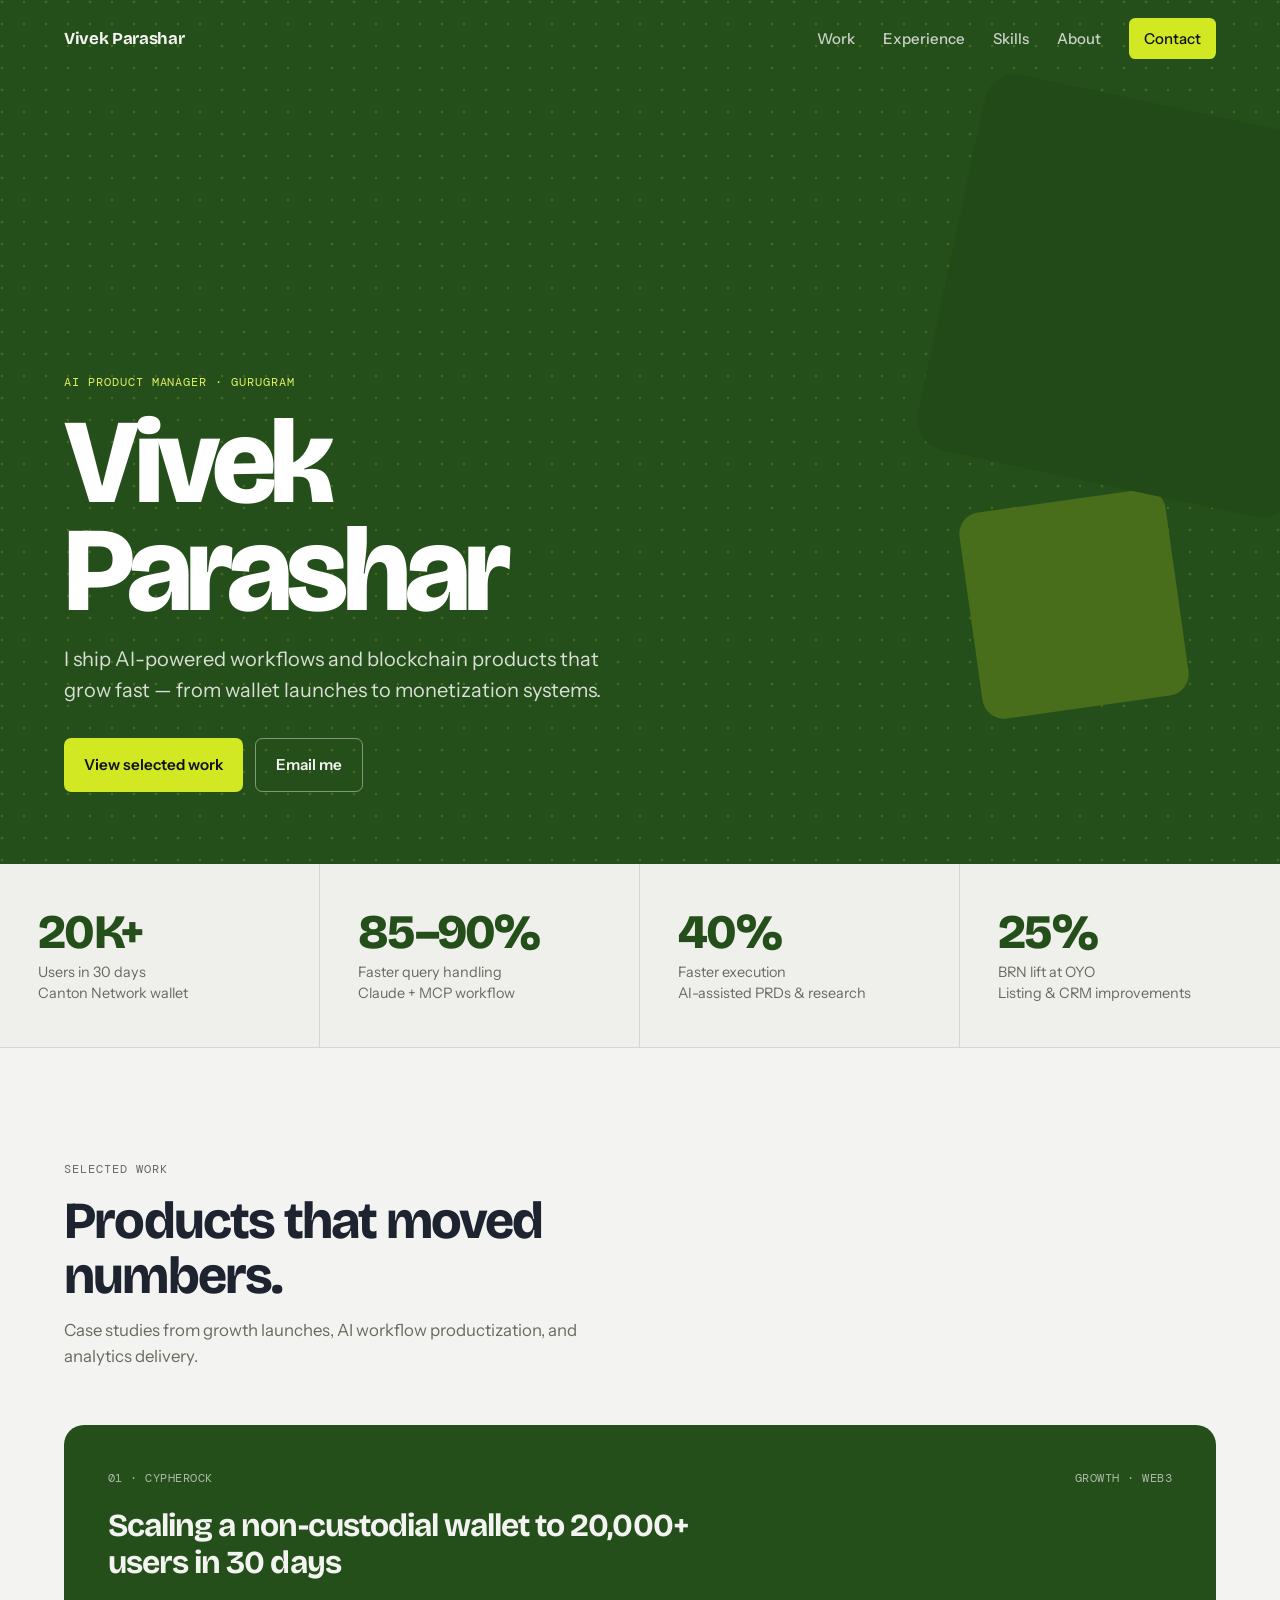
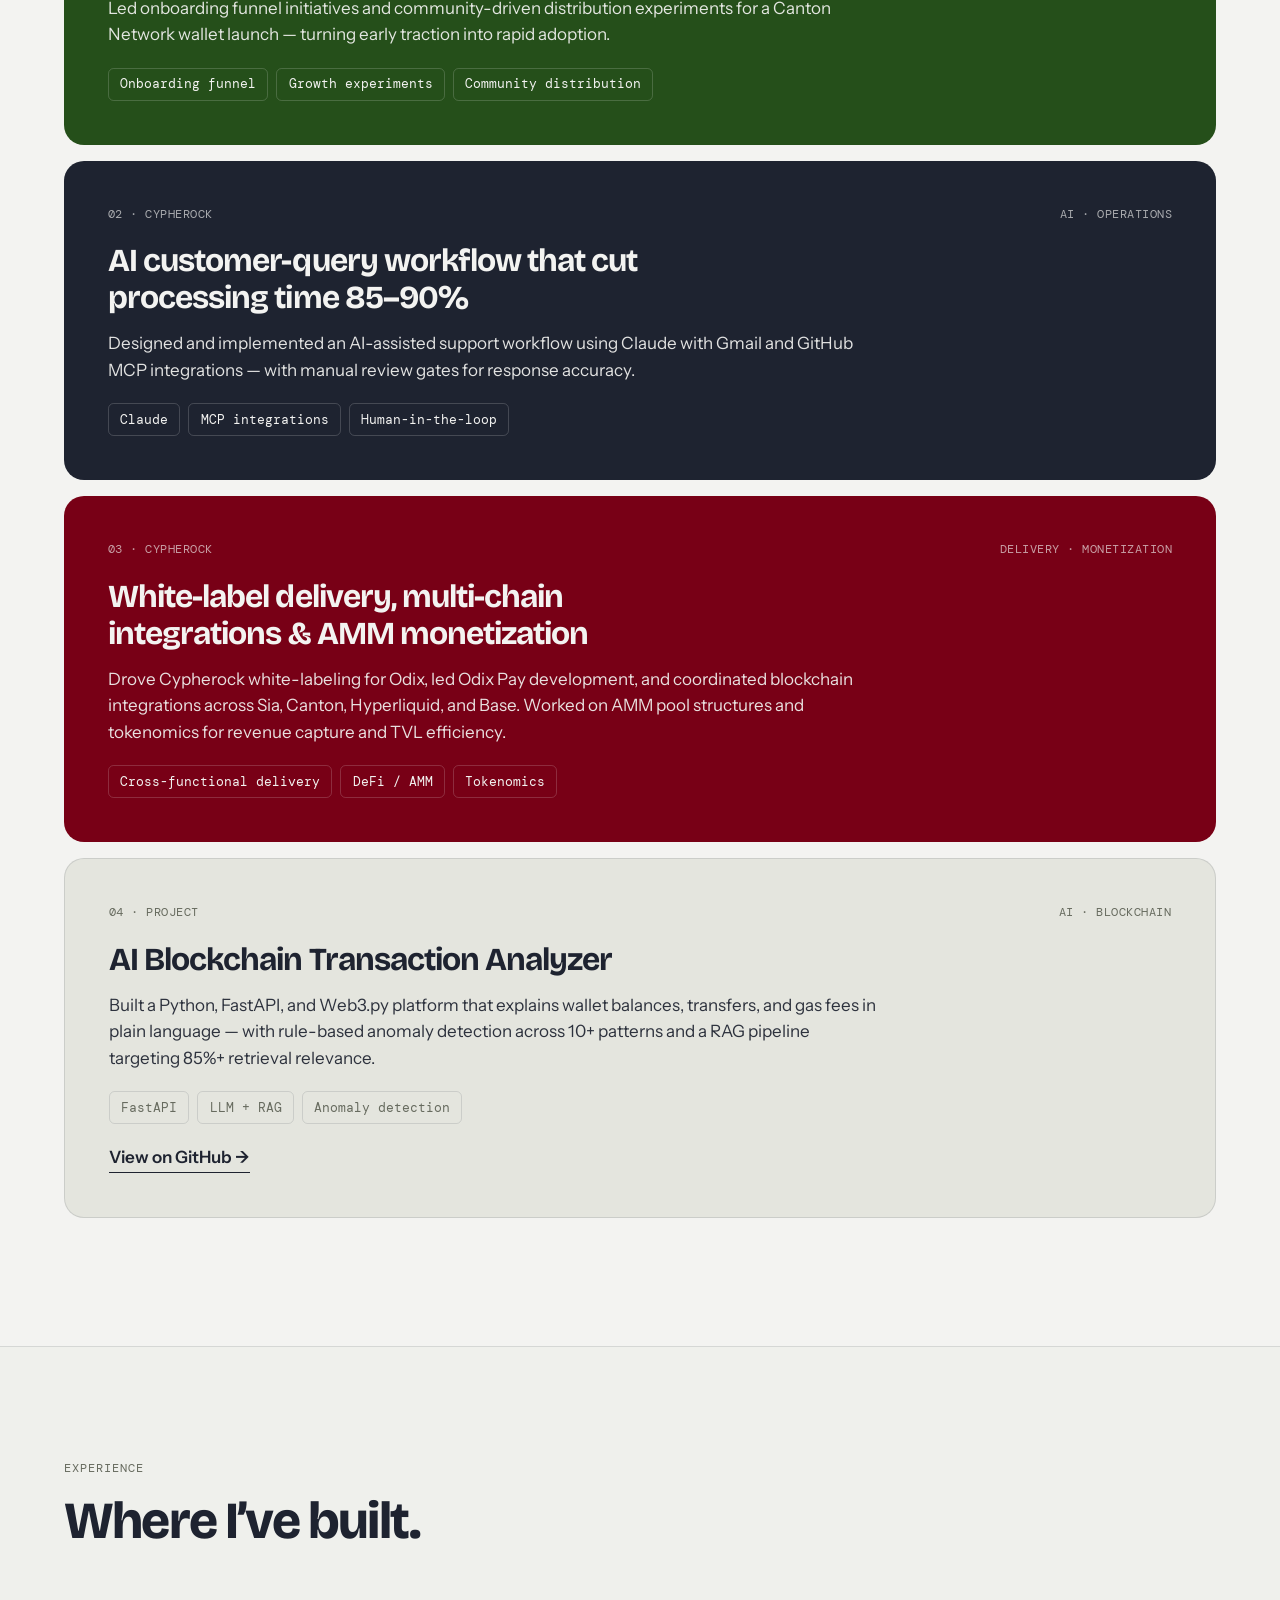
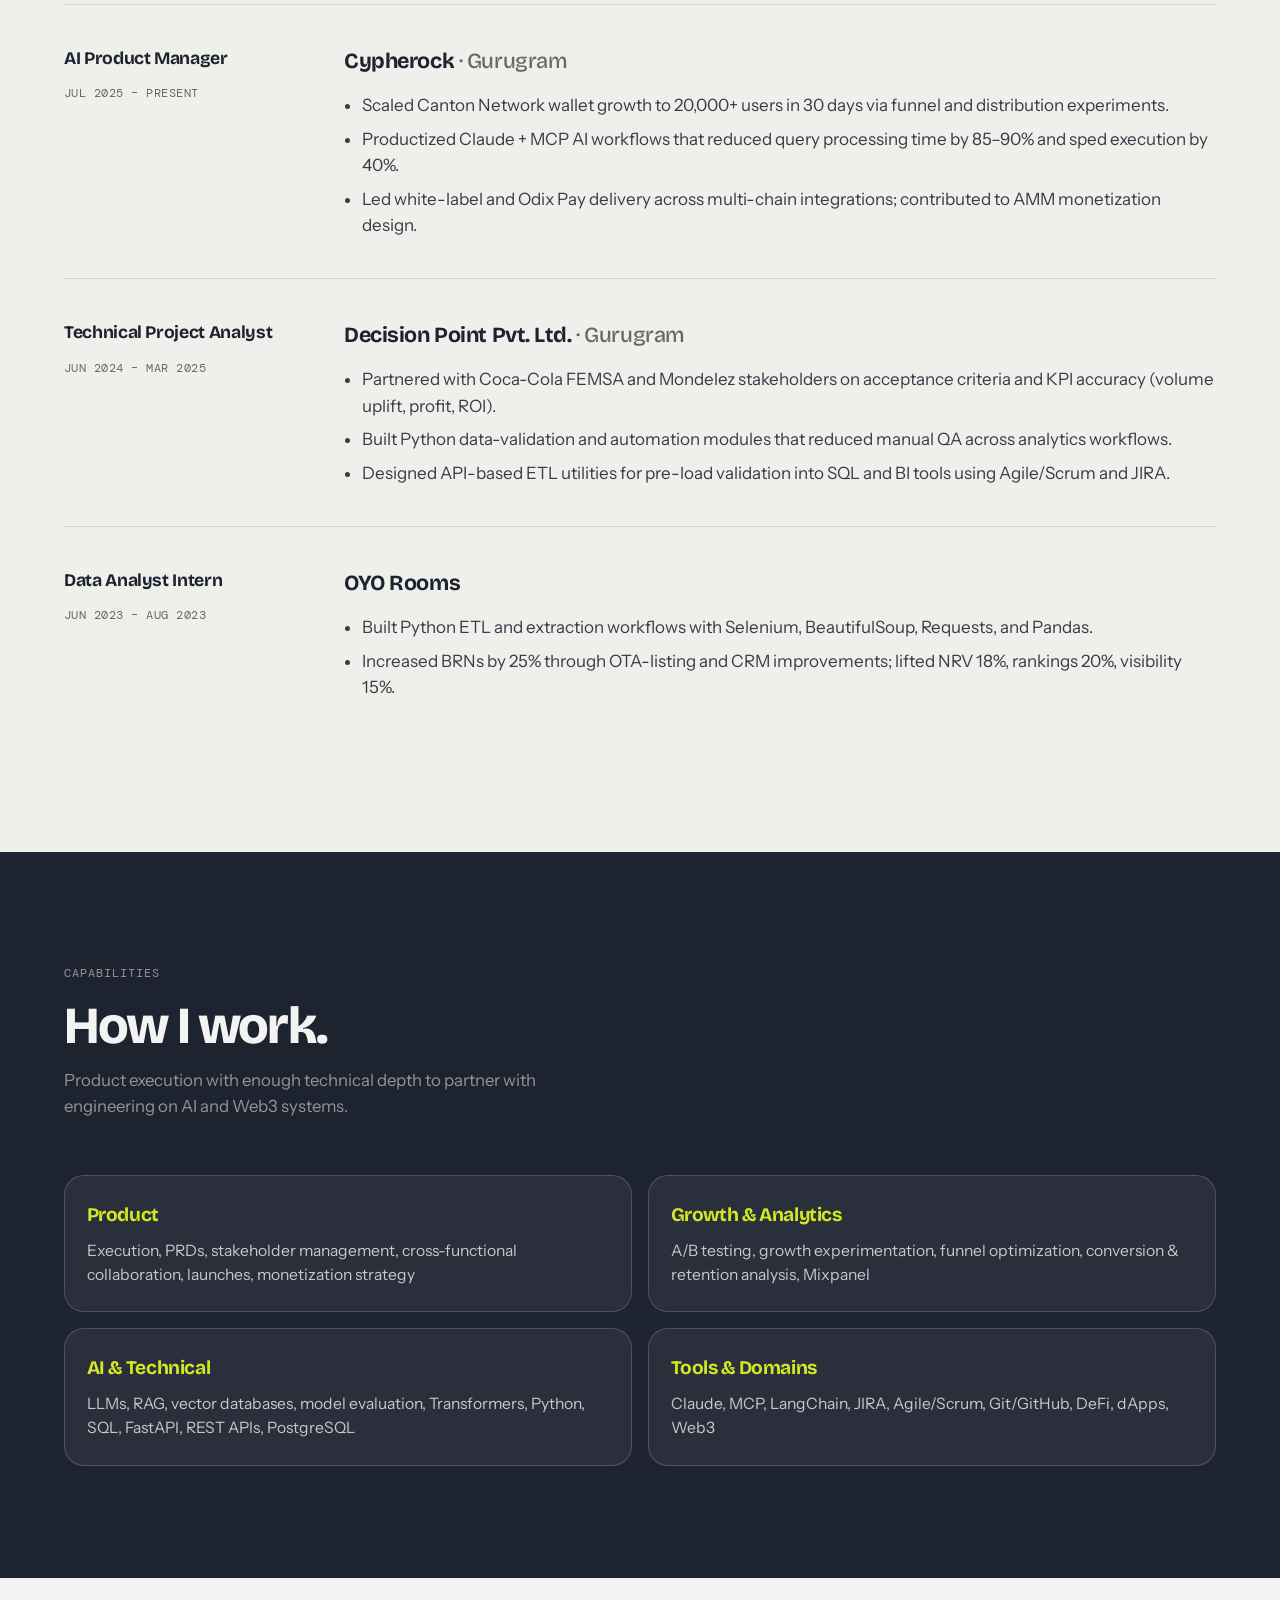
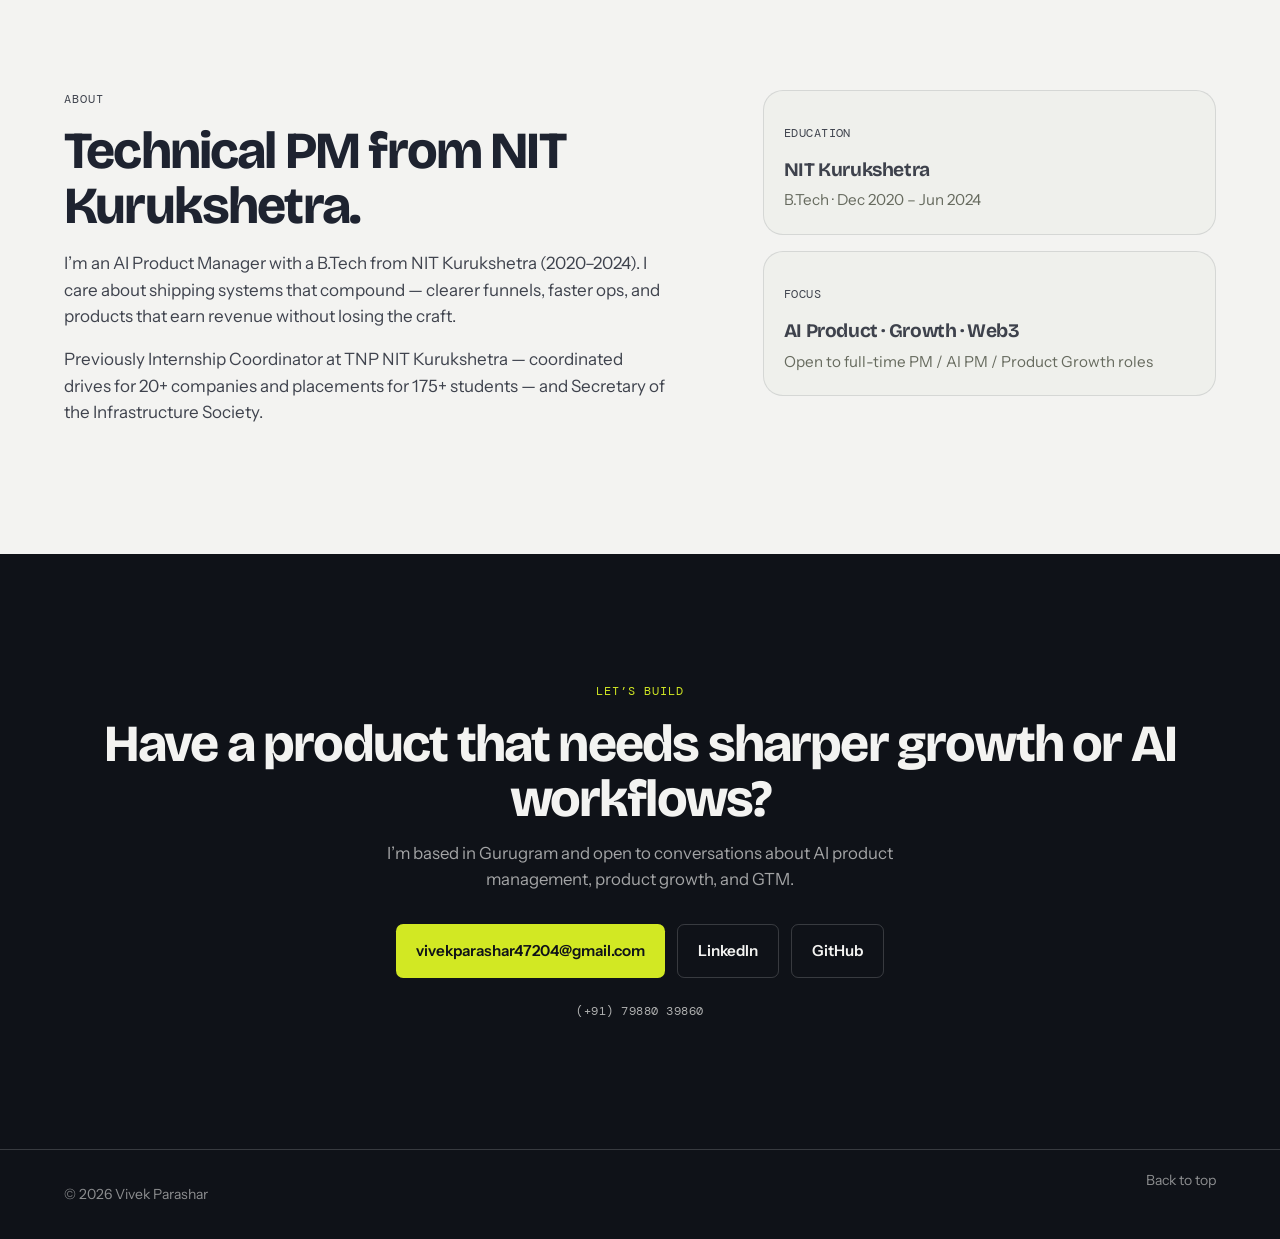
==== index.html @ a56768ef "Initial upload" ====
<!DOCTYPE html>
<html lang="en">
  <head>
    <meta charset="UTF-8" />
    <meta name="viewport" content="width=device-width, initial-scale=1" />
    <title>Vivek Parashar — AI Product Manager</title>
    <meta
      name="description"
      content="AI Product Manager experienced in AI-powered workflows, blockchain products, growth, monetization, and cross-functional delivery."
    />
    <meta name="theme-color" content="#254f1a" />
    <link rel="preconnect" href="https://fonts.googleapis.com" />
    <link rel="preconnect" href="https://fonts.gstatic.com" crossorigin />
    <link
      href="https://fonts.googleapis.com/css2?family=Bricolage+Grotesque:opsz,wght@12..96,400;12..96,600;12..96,700;12..96,800&family=DM+Mono:wght@400;500&family=Instrument+Sans:ital,wght@0,400;0,500;0,600;1,400&display=swap"
      rel="stylesheet"
    />
    <link rel="stylesheet" href="./styles.css" />
  </head>
  <body>
    <a class="skip-link" href="#main">Skip to content</a>

    <header class="site-header" data-reveal>
      <a class="logo" href="#top" aria-label="Vivek Parashar home">Vivek Parashar</a>
      <nav class="nav" aria-label="Primary">
        <a href="#work">Work</a>
        <a href="#experience">Experience</a>
        <a href="#skills">Skills</a>
        <a href="#about">About</a>
        <a class="nav-cta" href="#contact">Contact</a>
      </nav>
      <button class="menu-toggle" type="button" aria-expanded="false" aria-controls="mobile-nav" aria-label="Open menu">
        <span></span><span></span>
      </button>
    </header>

    <div id="mobile-nav" class="mobile-nav" hidden>
      <a href="#work">Work</a>
      <a href="#experience">Experience</a>
      <a href="#skills">Skills</a>
      <a href="#about">About</a>
      <a href="#contact">Contact</a>
    </div>

    <main id="main">
      <section class="hero" id="top">
        <div class="hero-plane" aria-hidden="true">
          <div class="hero-pattern"></div>
        </div>
        <div class="hero-content" data-reveal>
          <p class="eyebrow">AI Product Manager · Gurugram</p>
          <h1 class="brand">Vivek<br />Parashar</h1>
          <p class="lede">
            I ship AI-powered workflows and blockchain products that grow fast —
            from wallet launches to monetization systems.
          </p>
          <div class="hero-actions">
            <a class="btn btn-lime" href="#work">View selected work</a>
            <a class="btn btn-ghost" href="mailto:vivekparashar47204@gmail.com">Email me</a>
          </div>
        </div>
      </section>

      <section class="impact" aria-label="Impact highlights" data-reveal>
        <div class="impact-item">
          <p class="impact-value">20K+</p>
          <p class="impact-label">Users in 30 days<br />Canton Network wallet</p>
        </div>
        <div class="impact-item">
          <p class="impact-value">85–90%</p>
          <p class="impact-label">Faster query handling<br />Claude + MCP workflow</p>
        </div>
        <div class="impact-item">
          <p class="impact-value">40%</p>
          <p class="impact-label">Faster execution<br />AI-assisted PRDs &amp; research</p>
        </div>
        <div class="impact-item">
          <p class="impact-value">25%</p>
          <p class="impact-label">BRN lift at OYO<br />Listing &amp; CRM improvements</p>
        </div>
      </section>

      <section class="work" id="work">
        <div class="section-head" data-reveal>
          <p class="eyebrow">Selected work</p>
          <h2>Products that moved numbers.</h2>
          <p class="section-copy">
            Case studies from growth launches, AI workflow productization, and analytics delivery.
          </p>
        </div>

        <article class="case case-forest" data-reveal>
          <div class="case-meta">
            <span class="mono">01 · Cypherock</span>
            <span class="mono">Growth · Web3</span>
          </div>
          <h3>Scaling a non-custodial wallet to 20,000+ users in 30 days</h3>
          <p>
            Led onboarding funnel initiatives and community-driven distribution experiments
            for a Canton Network wallet launch — turning early traction into rapid adoption.
          </p>
          <ul class="tags">
            <li>Onboarding funnel</li>
            <li>Growth experiments</li>
            <li>Community distribution</li>
          </ul>
        </article>

        <article class="case case-ink" data-reveal>
          <div class="case-meta">
            <span class="mono">02 · Cypherock</span>
            <span class="mono">AI · Operations</span>
          </div>
          <h3>AI customer-query workflow that cut processing time 85–90%</h3>
          <p>
            Designed and implemented an AI-assisted support workflow using Claude with
            Gmail and GitHub MCP integrations — with manual review gates for response accuracy.
          </p>
          <ul class="tags">
            <li>Claude</li>
            <li>MCP integrations</li>
            <li>Human-in-the-loop</li>
          </ul>
        </article>

        <article class="case case-currant" data-reveal>
          <div class="case-meta">
            <span class="mono">03 · Cypherock</span>
            <span class="mono">Delivery · Monetization</span>
          </div>
          <h3>White-label delivery, multi-chain integrations &amp; AMM monetization</h3>
          <p>
            Drove Cypherock white-labeling for Odix, led Odix Pay development, and coordinated
            blockchain integrations across Sia, Canton, Hyperliquid, and Base. Worked on AMM
            pool structures and tokenomics for revenue capture and TVL efficiency.
          </p>
          <ul class="tags">
            <li>Cross-functional delivery</li>
            <li>DeFi / AMM</li>
            <li>Tokenomics</li>
          </ul>
        </article>

        <article class="case case-marble" data-reveal>
          <div class="case-meta">
            <span class="mono">04 · Project</span>
            <span class="mono">AI · Blockchain</span>
          </div>
          <h3>AI Blockchain Transaction Analyzer</h3>
          <p>
            Built a Python, FastAPI, and Web3.py platform that explains wallet balances,
            transfers, and gas fees in plain language — with rule-based anomaly detection
            across 10+ patterns and a RAG pipeline targeting 85%+ retrieval relevance.
          </p>
          <ul class="tags">
            <li>FastAPI</li>
            <li>LLM + RAG</li>
            <li>Anomaly detection</li>
          </ul>
          <a class="text-link" href="https://github.com/vivekparashar" target="_blank" rel="noopener noreferrer">
            View on GitHub →
          </a>
        </article>
      </section>

      <section class="experience" id="experience">
        <div class="section-head" data-reveal>
          <p class="eyebrow">Experience</p>
          <h2>Where I’ve built.</h2>
        </div>

        <div class="exp-list">
          <article class="exp-item" data-reveal>
            <div class="exp-aside">
              <p class="exp-role">AI Product Manager</p>
              <p class="mono">Jul 2025 – Present</p>
            </div>
            <div class="exp-body">
              <h3>Cypherock <span>· Gurugram</span></h3>
              <ul>
                <li>Scaled Canton Network wallet growth to 20,000+ users in 30 days via funnel and distribution experiments.</li>
                <li>Productized Claude + MCP AI workflows that reduced query processing time by 85–90% and sped execution by 40%.</li>
                <li>Led white-label and Odix Pay delivery across multi-chain integrations; contributed to AMM monetization design.</li>
              </ul>
            </div>
          </article>

          <article class="exp-item" data-reveal>
            <div class="exp-aside">
              <p class="exp-role">Technical Project Analyst</p>
              <p class="mono">Jun 2024 – Mar 2025</p>
            </div>
            <div class="exp-body">
              <h3>Decision Point Pvt. Ltd. <span>· Gurugram</span></h3>
              <ul>
                <li>Partnered with Coca-Cola FEMSA and Mondelez stakeholders on acceptance criteria and KPI accuracy (volume uplift, profit, ROI).</li>
                <li>Built Python data-validation and automation modules that reduced manual QA across analytics workflows.</li>
                <li>Designed API-based ETL utilities for pre-load validation into SQL and BI tools using Agile/Scrum and JIRA.</li>
              </ul>
            </div>
          </article>

          <article class="exp-item" data-reveal>
            <div class="exp-aside">
              <p class="exp-role">Data Analyst Intern</p>
              <p class="mono">Jun 2023 – Aug 2023</p>
            </div>
            <div class="exp-body">
              <h3>OYO Rooms</h3>
              <ul>
                <li>Built Python ETL and extraction workflows with Selenium, BeautifulSoup, Requests, and Pandas.</li>
                <li>Increased BRNs by 25% through OTA-listing and CRM improvements; lifted NRV 18%, rankings 20%, visibility 15%.</li>
              </ul>
            </div>
          </article>
        </div>
      </section>

      <section class="skills" id="skills">
        <div class="section-head" data-reveal>
          <p class="eyebrow">Capabilities</p>
          <h2>How I work.</h2>
          <p class="section-copy">
            Product execution with enough technical depth to partner with engineering on AI and Web3 systems.
          </p>
        </div>

        <div class="skill-grid">
          <div class="skill-block" data-reveal>
            <h3>Product</h3>
            <p>Execution, PRDs, stakeholder management, cross-functional collaboration, launches, monetization strategy</p>
          </div>
          <div class="skill-block" data-reveal>
            <h3>Growth &amp; Analytics</h3>
            <p>A/B testing, growth experimentation, funnel optimization, conversion &amp; retention analysis, Mixpanel</p>
          </div>
          <div class="skill-block" data-reveal>
            <h3>AI &amp; Technical</h3>
            <p>LLMs, RAG, vector databases, model evaluation, Transformers, Python, SQL, FastAPI, REST APIs, PostgreSQL</p>
          </div>
          <div class="skill-block" data-reveal>
            <h3>Tools &amp; Domains</h3>
            <p>Claude, MCP, LangChain, JIRA, Agile/Scrum, Git/GitHub, DeFi, dApps, Web3</p>
          </div>
        </div>
      </section>

      <section class="about" id="about">
        <div class="about-grid" data-reveal>
          <div>
            <p class="eyebrow">About</p>
            <h2>Technical PM from NIT Kurukshetra.</h2>
            <p>
              I’m an AI Product Manager with a B.Tech from NIT Kurukshetra (2020–2024).
              I care about shipping systems that compound — clearer funnels, faster ops,
              and products that earn revenue without losing the craft.
            </p>
            <p>
              Previously Internship Coordinator at TNP NIT Kurukshetra — coordinated drives
              for 20+ companies and placements for 175+ students — and Secretary of the
              Infrastructure Society.
            </p>
          </div>
          <aside class="about-aside">
            <div class="aside-block">
              <p class="mono">Education</p>
              <p class="aside-title">NIT Kurukshetra</p>
              <p>B.Tech · Dec 2020 – Jun 2024</p>
            </div>
            <div class="aside-block">
              <p class="mono">Focus</p>
              <p class="aside-title">AI Product · Growth · Web3</p>
              <p>Open to full-time PM / AI PM / Product Growth roles</p>
            </div>
          </aside>
        </div>
      </section>

      <section class="contact" id="contact" data-reveal>
        <p class="eyebrow lime">Let’s build</p>
        <h2>Have a product that needs sharper growth or AI workflows?</h2>
        <p class="section-copy">
          I’m based in Gurugram and open to conversations about AI product management,
          product growth, and GTM.
        </p>
        <div class="contact-actions">
          <a class="btn btn-lime" href="mailto:vivekparashar47204@gmail.com">vivekparashar47204@gmail.com</a>
          <a class="btn btn-ghost-dark" href="https://linkedin.com/in/vivekparasharanalytics" target="_blank" rel="noopener noreferrer">LinkedIn</a>
          <a class="btn btn-ghost-dark" href="https://github.com/vivekparashar" target="_blank" rel="noopener noreferrer">GitHub</a>
        </div>
        <p class="phone mono"><a href="tel:+917988039860">(+91) 79880 39860</a></p>
      </section>
    </main>

    <footer class="site-footer">
      <p>© <span id="year"></span> Vivek Parashar</p>
      <a href="#top">Back to top</a>
    </footer>

    <script src="./script.js"></script>
  </body>
</html>
---- styles.css ----
/* Vivek Parashar — PM Portfolio
   Design language inspired by Linktree marketing:
   solid marble / forest / lime / ink planes. No gradients. */

:root {
  --marble: #f3f3f1;
  --marble-deep: #e4e5de;
  --lichen: #eff0ec;
  --ink: #1e2330;
  --shade: #0f1218;
  --forest: #254f1a;
  --forest-deep: #1a3a12;
  --lime: #d2e823;
  --stone: #676b5f;
  --currant: #780016;
  --currant-soft: #9a1a28;
  --hairline: rgba(30, 35, 48, 0.12);
  --hairline-light: rgba(243, 243, 241, 0.18);

  --font-display: "Bricolage Grotesque", Georgia, serif;
  --font-body: "Instrument Sans", system-ui, sans-serif;
  --font-mono: "DM Mono", ui-monospace, monospace;

  --space: clamp(1.25rem, 3vw, 2.5rem);
  --rail: clamp(1.25rem, 5vw, 5rem);
  --max: 72rem;
  --radius: 1.25rem;
  --ease: cubic-bezier(0.22, 1, 0.36, 1);
}

*,
*::before,
*::after {
  box-sizing: border-box;
}

html {
  scroll-behavior: smooth;
}

body {
  margin: 0;
  background: var(--marble);
  color: var(--ink);
  font-family: var(--font-body);
  font-size: 1.0625rem;
  line-height: 1.55;
  text-rendering: optimizeLegibility;
  -webkit-font-smoothing: antialiased;
}

img {
  max-width: 100%;
  display: block;
}

a {
  color: inherit;
  text-decoration: none;
}

button {
  font: inherit;
  color: inherit;
  background: none;
  border: 0;
  cursor: pointer;
}

.skip-link {
  position: absolute;
  left: 1rem;
  top: -4rem;
  z-index: 100;
  padding: 0.75rem 1rem;
  background: var(--lime);
  color: var(--shade);
  font-weight: 600;
}

.skip-link:focus {
  top: 1rem;
}

.mono {
  font-family: var(--font-mono);
  font-size: 0.75rem;
  letter-spacing: 0.04em;
  text-transform: uppercase;
  color: var(--stone);
}

.eyebrow {
  font-family: var(--font-mono);
  font-size: 0.75rem;
  letter-spacing: 0.08em;
  text-transform: uppercase;
  color: var(--stone);
  margin: 0 0 1rem;
}

.eyebrow.lime {
  color: var(--lime);
}

/* —— Header —— */
.site-header {
  position: fixed;
  top: 0;
  left: 0;
  right: 0;
  z-index: 50;
  display: flex;
  align-items: center;
  justify-content: space-between;
  gap: 1rem;
  padding: 1.15rem var(--rail);
  background: transparent;
  border-bottom: 1px solid transparent;
  color: var(--marble);
  transition: background 0.25s var(--ease), border-color 0.25s var(--ease), color 0.25s var(--ease);
}

.site-header.is-scrolled {
  background: color-mix(in srgb, var(--marble) 94%, transparent);
  backdrop-filter: blur(10px);
  border-bottom-color: var(--hairline);
  color: var(--ink);
}

.logo {
  font-family: var(--font-display);
  font-weight: 700;
  font-size: 1.05rem;
  letter-spacing: -0.02em;
  color: inherit;
}

.nav {
  display: none;
  align-items: center;
  gap: 1.75rem;
}

.nav a {
  font-size: 0.9375rem;
  font-weight: 500;
  opacity: 0.8;
  transition: opacity 0.2s var(--ease);
  color: inherit;
}

.nav a:hover,
.nav a:focus-visible {
  opacity: 1;
}

.nav-cta {
  padding: 0.55rem 0.95rem;
  background: var(--lime);
  color: var(--shade) !important;
  opacity: 1 !important;
  border-radius: 0.4rem;
}

.site-header.is-scrolled .nav-cta {
  background: var(--ink);
  color: var(--marble) !important;
}

.menu-toggle {
  width: 2.5rem;
  height: 2.5rem;
  display: grid;
  place-content: center;
  gap: 6px;
}

.menu-toggle span {
  display: block;
  width: 1.35rem;
  height: 2px;
  background: currentColor;
  transition: transform 0.25s var(--ease), opacity 0.2s;
}

.menu-toggle[aria-expanded="true"] span:first-child {
  transform: translateY(4px) rotate(45deg);
}

.menu-toggle[aria-expanded="true"] span:last-child {
  transform: translateY(-4px) rotate(-45deg);
}

.mobile-nav {
  position: fixed;
  top: 4.1rem;
  left: 0;
  right: 0;
  z-index: 49;
  display: grid;
  gap: 0.25rem;
  padding: 1rem var(--rail) 1.25rem;
  background: var(--forest-deep);
  color: var(--marble);
  border-bottom: 1px solid var(--hairline-light);
}

.site-header.is-scrolled + .mobile-nav {
  background: var(--marble);
  color: var(--ink);
  border-bottom-color: var(--hairline);
}

.mobile-nav[hidden] {
  display: none;
}

.mobile-nav a {
  padding: 0.85rem 0;
  font-family: var(--font-display);
  font-size: 1.35rem;
  font-weight: 600;
  border-bottom: 1px solid var(--hairline);
}

@media (min-width: 860px) {
  .nav {
    display: flex;
  }

  .menu-toggle,
  .mobile-nav {
    display: none !important;
  }
}

/* —— Hero —— */
.hero {
  position: relative;
  min-height: min(100vh, 54rem);
  display: grid;
  align-items: end;
  padding: clamp(5.5rem, 14vh, 8rem) var(--rail) clamp(3rem, 8vh, 5rem);
  background: var(--forest);
  color: var(--marble);
  overflow: hidden;
}

.hero-plane {
  position: absolute;
  inset: 0;
  pointer-events: none;
}

.hero-pattern {
  position: absolute;
  inset: 0;
  opacity: 0.2;
  background-color: transparent;
  background-image: url("data:image/svg+xml,%3Csvg xmlns='http://www.w3.org/2000/svg' width='22' height='22'%3E%3Ccircle cx='2' cy='2' r='1.2' fill='%23d2e823'/%3E%3C/svg%3E");
  background-size: 22px 22px;
}

.hero-pattern::after {
  content: "";
  position: absolute;
  right: -4%;
  top: 12%;
  width: min(38vw, 24rem);
  height: min(38vw, 24rem);
  border-radius: 2rem;
  background: var(--forest-deep);
  transform: rotate(12deg);
}

.hero-pattern::before {
  content: "";
  position: absolute;
  right: 8%;
  bottom: 18%;
  width: min(22vw, 13rem);
  height: min(22vw, 13rem);
  border-radius: 1.35rem;
  background: var(--lime);
  transform: rotate(-8deg);
}

@media (max-width: 700px) {
  .hero-pattern::before,
  .hero-pattern::after {
    opacity: 0.55;
  }
}

.hero-content {
  position: relative;
  z-index: 1;
  max-width: 42rem;
}

.hero .eyebrow {
  color: color-mix(in srgb, var(--lime) 70%, white);
}

.brand {
  margin: 0 0 1.25rem;
  font-family: var(--font-display);
  font-weight: 800;
  font-size: clamp(3.5rem, 12vw, 7.5rem);
  line-height: 0.9;
  letter-spacing: -0.045em;
  color: #ffffff;
  position: relative;
  z-index: 2;
}

.lede {
  margin: 0 0 2rem;
  max-width: 34rem;
  font-size: clamp(1.05rem, 2.2vw, 1.25rem);
  color: color-mix(in srgb, var(--marble) 88%, transparent);
}

.hero-actions,
.contact-actions {
  display: flex;
  flex-wrap: wrap;
  gap: 0.75rem;
}

.btn {
  display: inline-flex;
  align-items: center;
  justify-content: center;
  padding: 0.9rem 1.25rem;
  border-radius: 0.45rem;
  font-weight: 600;
  font-size: 0.95rem;
  transition: transform 0.2s var(--ease), background 0.2s var(--ease), color 0.2s var(--ease);
}

.btn:hover {
  transform: translateY(-2px);
}

.btn:focus-visible {
  outline: 2px solid var(--lime);
  outline-offset: 3px;
}

.btn-lime {
  background: var(--lime);
  color: var(--shade);
}

.btn-lime:hover {
  background: #e0f34a;
}

.btn-ghost {
  background: transparent;
  color: var(--marble);
  border: 1.5px solid color-mix(in srgb, var(--marble) 45%, transparent);
}

.btn-ghost:hover {
  border-color: var(--marble);
  background: color-mix(in srgb, var(--marble) 8%, transparent);
}

.btn-ghost-dark {
  background: transparent;
  color: var(--marble);
  border: 1.5px solid var(--hairline-light);
}

.btn-ghost-dark:hover {
  border-color: var(--marble);
}

/* —— Impact —— */
.impact {
  display: grid;
  grid-template-columns: repeat(2, 1fr);
  gap: 0;
  border-bottom: 1px solid var(--hairline);
  background: var(--lichen);
}

.impact-item {
  padding: clamp(1.75rem, 4vw, 2.75rem) var(--space);
  border-right: 1px solid var(--hairline);
  border-bottom: 1px solid var(--hairline);
}

.impact-item:nth-child(2n) {
  border-right: 0;
}

.impact-value {
  margin: 0 0 0.4rem;
  font-family: var(--font-display);
  font-weight: 800;
  font-size: clamp(2rem, 5vw, 3rem);
  letter-spacing: -0.04em;
  line-height: 1;
  color: var(--forest);
}

.impact-label {
  margin: 0;
  font-size: 0.9rem;
  color: var(--stone);
  line-height: 1.4;
}

@media (min-width: 800px) {
  .impact {
    grid-template-columns: repeat(4, 1fr);
  }

  .impact-item {
    border-bottom: 0;
  }

  .impact-item:nth-child(2n) {
    border-right: 1px solid var(--hairline);
  }

  .impact-item:last-child {
    border-right: 0;
  }
}

/* —— Shared section —— */
.section-head {
  max-width: 40rem;
  margin-bottom: clamp(2rem, 5vw, 3.5rem);
}

.section-head h2,
.about h2,
.contact h2 {
  margin: 0 0 0.85rem;
  font-family: var(--font-display);
  font-weight: 750;
  font-size: clamp(2rem, 5vw, 3.25rem);
  letter-spacing: -0.035em;
  line-height: 1.05;
}

.section-copy {
  margin: 0;
  color: var(--stone);
  max-width: 34rem;
  font-size: 1.05rem;
}

/* —— Work / cases —— */
.work {
  padding: clamp(4rem, 10vw, 7rem) var(--rail);
  background: var(--marble);
}

.case {
  padding: clamp(1.75rem, 4vw, 2.75rem);
  border-radius: var(--radius);
  margin-bottom: 1rem;
  color: var(--marble);
  transition: transform 0.35s var(--ease);
}

.case:hover {
  transform: translateY(-4px);
}

.case-forest {
  background: var(--forest);
}

.case-ink {
  background: var(--ink);
}

.case-currant {
  background: var(--currant);
}

.case-marble {
  background: var(--marble-deep);
  color: var(--ink);
  border: 1px solid var(--hairline);
}

.case-marble .mono,
.case-marble .tags li {
  color: var(--stone);
}

.case-marble .tags li {
  border-color: var(--hairline);
}

.case-meta {
  display: flex;
  flex-wrap: wrap;
  justify-content: space-between;
  gap: 0.5rem 1rem;
  margin-bottom: 1.25rem;
}

.case-forest .mono,
.case-ink .mono,
.case-currant .mono {
  color: color-mix(in srgb, currentColor 65%, transparent);
}

.case h3 {
  margin: 0 0 0.85rem;
  font-family: var(--font-display);
  font-weight: 700;
  font-size: clamp(1.45rem, 3vw, 2rem);
  letter-spacing: -0.03em;
  line-height: 1.15;
  max-width: 28ch;
}

.case p {
  margin: 0 0 1.25rem;
  max-width: 48rem;
  opacity: 0.92;
}

.tags {
  display: flex;
  flex-wrap: wrap;
  gap: 0.5rem;
  list-style: none;
  margin: 0;
  padding: 0;
}

.tags li {
  padding: 0.35rem 0.7rem;
  border: 1px solid var(--hairline-light);
  border-radius: 0.35rem;
  font-size: 0.8rem;
  font-family: var(--font-mono);
}

.text-link {
  display: inline-block;
  margin-top: 1.25rem;
  font-weight: 600;
  border-bottom: 1.5px solid currentColor;
  padding-bottom: 0.1rem;
}

/* —— Experience —— */
.experience {
  padding: clamp(4rem, 10vw, 7rem) var(--rail);
  background: var(--lichen);
  border-top: 1px solid var(--hairline);
}

.exp-list {
  display: grid;
  gap: 0;
  max-width: var(--max);
}

.exp-item {
  display: grid;
  gap: 1rem;
  padding: 2rem 0;
  border-top: 1px solid var(--hairline);
}

.exp-aside .exp-role {
  margin: 0 0 0.35rem;
  font-family: var(--font-display);
  font-weight: 700;
  font-size: 1.1rem;
  letter-spacing: -0.02em;
}

.exp-body h3 {
  margin: 0 0 0.85rem;
  font-family: var(--font-display);
  font-size: 1.35rem;
  font-weight: 700;
  letter-spacing: -0.02em;
}

.exp-body h3 span {
  font-weight: 500;
  color: var(--stone);
}

.exp-body ul {
  margin: 0;
  padding-left: 1.15rem;
  color: color-mix(in srgb, var(--ink) 88%, transparent);
}

.exp-body li + li {
  margin-top: 0.45rem;
}

@media (min-width: 760px) {
  .exp-item {
    grid-template-columns: 15rem 1fr;
    gap: 2.5rem;
    padding: 2.5rem 0;
  }
}

/* —— Skills —— */
.skills {
  padding: clamp(4rem, 10vw, 7rem) var(--rail);
  background: var(--ink);
  color: var(--marble);
}

.skills .eyebrow,
.skills .section-copy {
  color: color-mix(in srgb, var(--marble) 55%, transparent);
}

.skill-grid {
  display: grid;
  gap: 1rem;
  max-width: var(--max);
}

.skill-block {
  padding: 1.5rem 1.35rem;
  background: color-mix(in srgb, var(--marble) 6%, transparent);
  border: 1px solid var(--hairline-light);
  border-radius: var(--radius);
}

.skill-block h3 {
  margin: 0 0 0.55rem;
  font-family: var(--font-display);
  font-size: 1.2rem;
  color: var(--lime);
  letter-spacing: -0.02em;
}

.skill-block p {
  margin: 0;
  color: color-mix(in srgb, var(--marble) 78%, transparent);
  font-size: 0.98rem;
}

@media (min-width: 700px) {
  .skill-grid {
    grid-template-columns: 1fr 1fr;
  }
}

/* —— About —— */
.about {
  padding: clamp(4rem, 10vw, 7rem) var(--rail);
  background: var(--marble);
}

.about-grid {
  display: grid;
  gap: 2.5rem;
  max-width: var(--max);
}

.about p {
  color: color-mix(in srgb, var(--ink) 85%, transparent);
  max-width: 38rem;
}

.about-aside {
  display: grid;
  gap: 1rem;
}

.aside-block {
  padding: 1.35rem 1.25rem;
  background: var(--lichen);
  border: 1px solid var(--hairline);
  border-radius: var(--radius);
}

.aside-title {
  margin: 0.35rem 0 0.25rem;
  font-family: var(--font-display);
  font-weight: 700;
  font-size: 1.2rem;
  letter-spacing: -0.02em;
}

.aside-block p:last-child {
  margin: 0;
  color: var(--stone);
  font-size: 0.95rem;
}

@media (min-width: 860px) {
  .about-grid {
    grid-template-columns: 1.4fr 1fr;
    align-items: start;
    gap: 4rem;
  }
}

/* —— Contact —— */
.contact {
  padding: clamp(4.5rem, 12vw, 8rem) var(--rail);
  background: var(--shade);
  color: var(--marble);
  text-align: center;
}

.contact .section-copy {
  margin: 0 auto 2rem;
  color: color-mix(in srgb, var(--marble) 65%, transparent);
}

.contact-actions {
  justify-content: center;
  margin-bottom: 1.5rem;
}

.phone {
  margin: 0;
}

.phone a {
  color: color-mix(in srgb, var(--marble) 70%, transparent);
  transition: color 0.2s;
}

.phone a:hover {
  color: var(--lime);
}

/* —— Footer —— */
.site-footer {
  display: flex;
  flex-wrap: wrap;
  justify-content: space-between;
  gap: 0.75rem;
  padding: 1.25rem var(--rail);
  background: var(--shade);
  color: color-mix(in srgb, var(--marble) 55%, transparent);
  border-top: 1px solid var(--hairline-light);
  font-size: 0.875rem;
}

.site-footer a:hover {
  color: var(--lime);
}

/* —— Motion —— */
[data-reveal] {
  opacity: 0;
  transform: translateY(1.25rem);
  transition: opacity 0.7s var(--ease), transform 0.7s var(--ease);
}

[data-reveal].is-visible {
  opacity: 1;
  transform: none;
}

/* Above-the-fold: never wait on intersection */
.site-header[data-reveal],
.hero-content[data-reveal] {
  opacity: 1;
  transform: none;
}

.impact-item {
  opacity: 0;
  transform: translateY(0.75rem);
  transition: opacity 0.55s var(--ease), transform 0.55s var(--ease);
}

.impact.is-visible .impact-item {
  opacity: 1;
  transform: none;
}

.impact.is-visible .impact-item:nth-child(1) { transition-delay: 0.05s; }
.impact.is-visible .impact-item:nth-child(2) { transition-delay: 0.12s; }
.impact.is-visible .impact-item:nth-child(3) { transition-delay: 0.19s; }
.impact.is-visible .impact-item:nth-child(4) { transition-delay: 0.26s; }

.brand {
  animation: brand-in 0.9s var(--ease) both;
}

@keyframes brand-in {
  from {
    opacity: 0;
    transform: translateY(1.5rem);
  }
  to {
    opacity: 1;
    transform: none;
  }
}

@media (prefers-reduced-motion: reduce) {
  html {
    scroll-behavior: auto;
  }

  [data-reveal],
  .impact-item,
  .brand,
  .case {
    opacity: 1 !important;
    transform: none !important;
    animation: none !important;
    transition: none !important;
  }
}
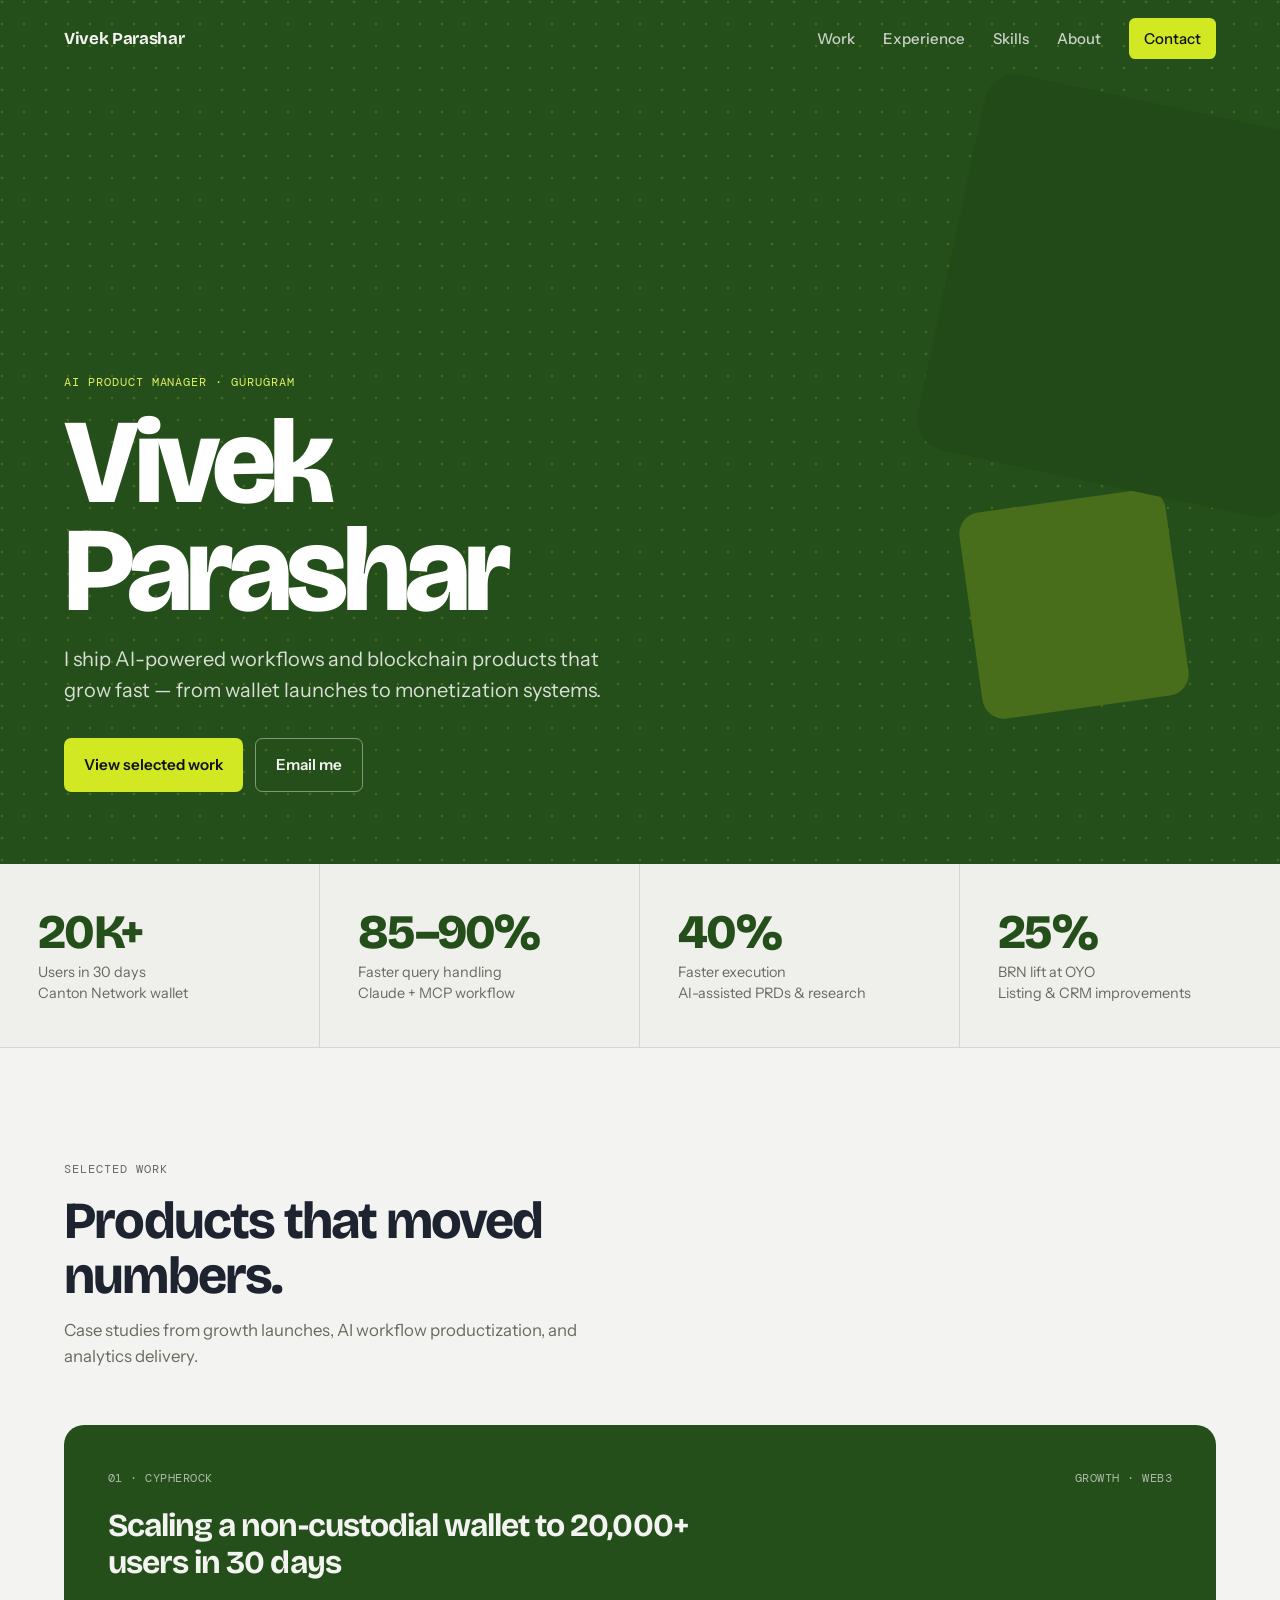
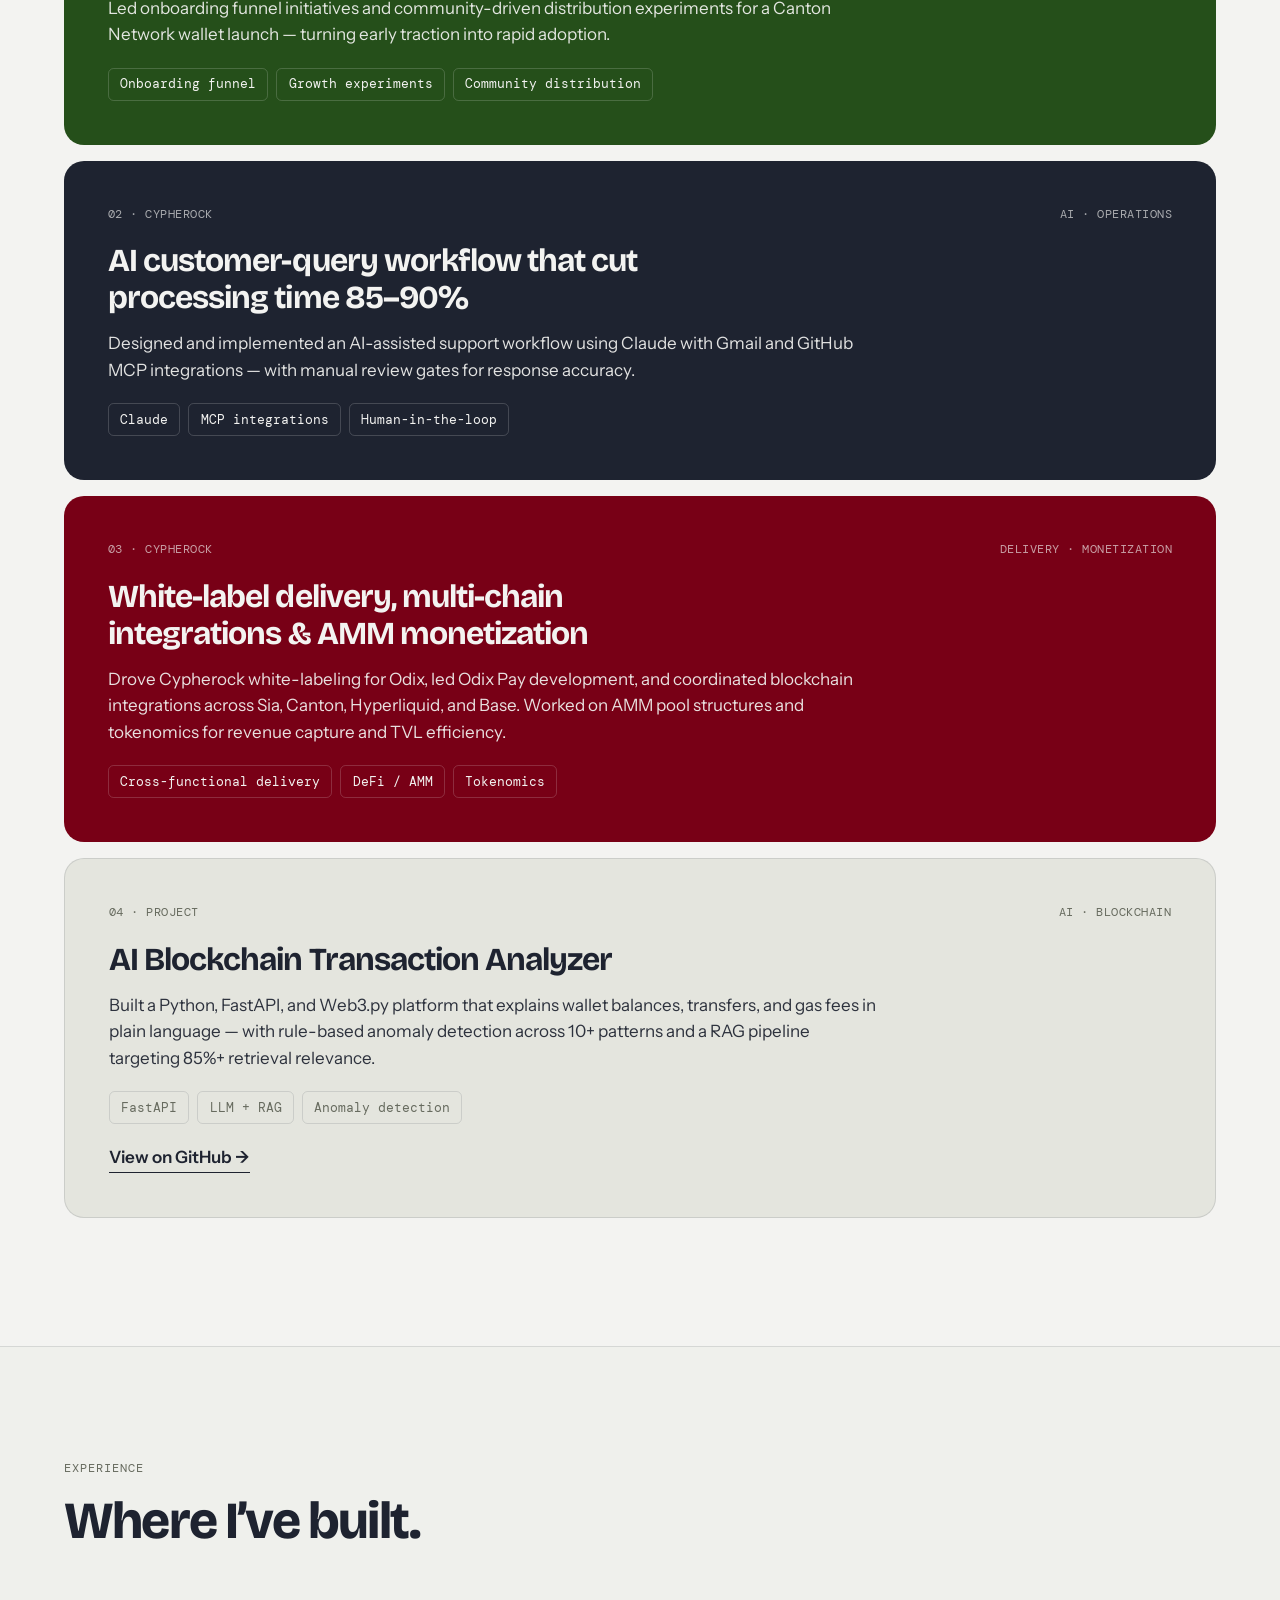
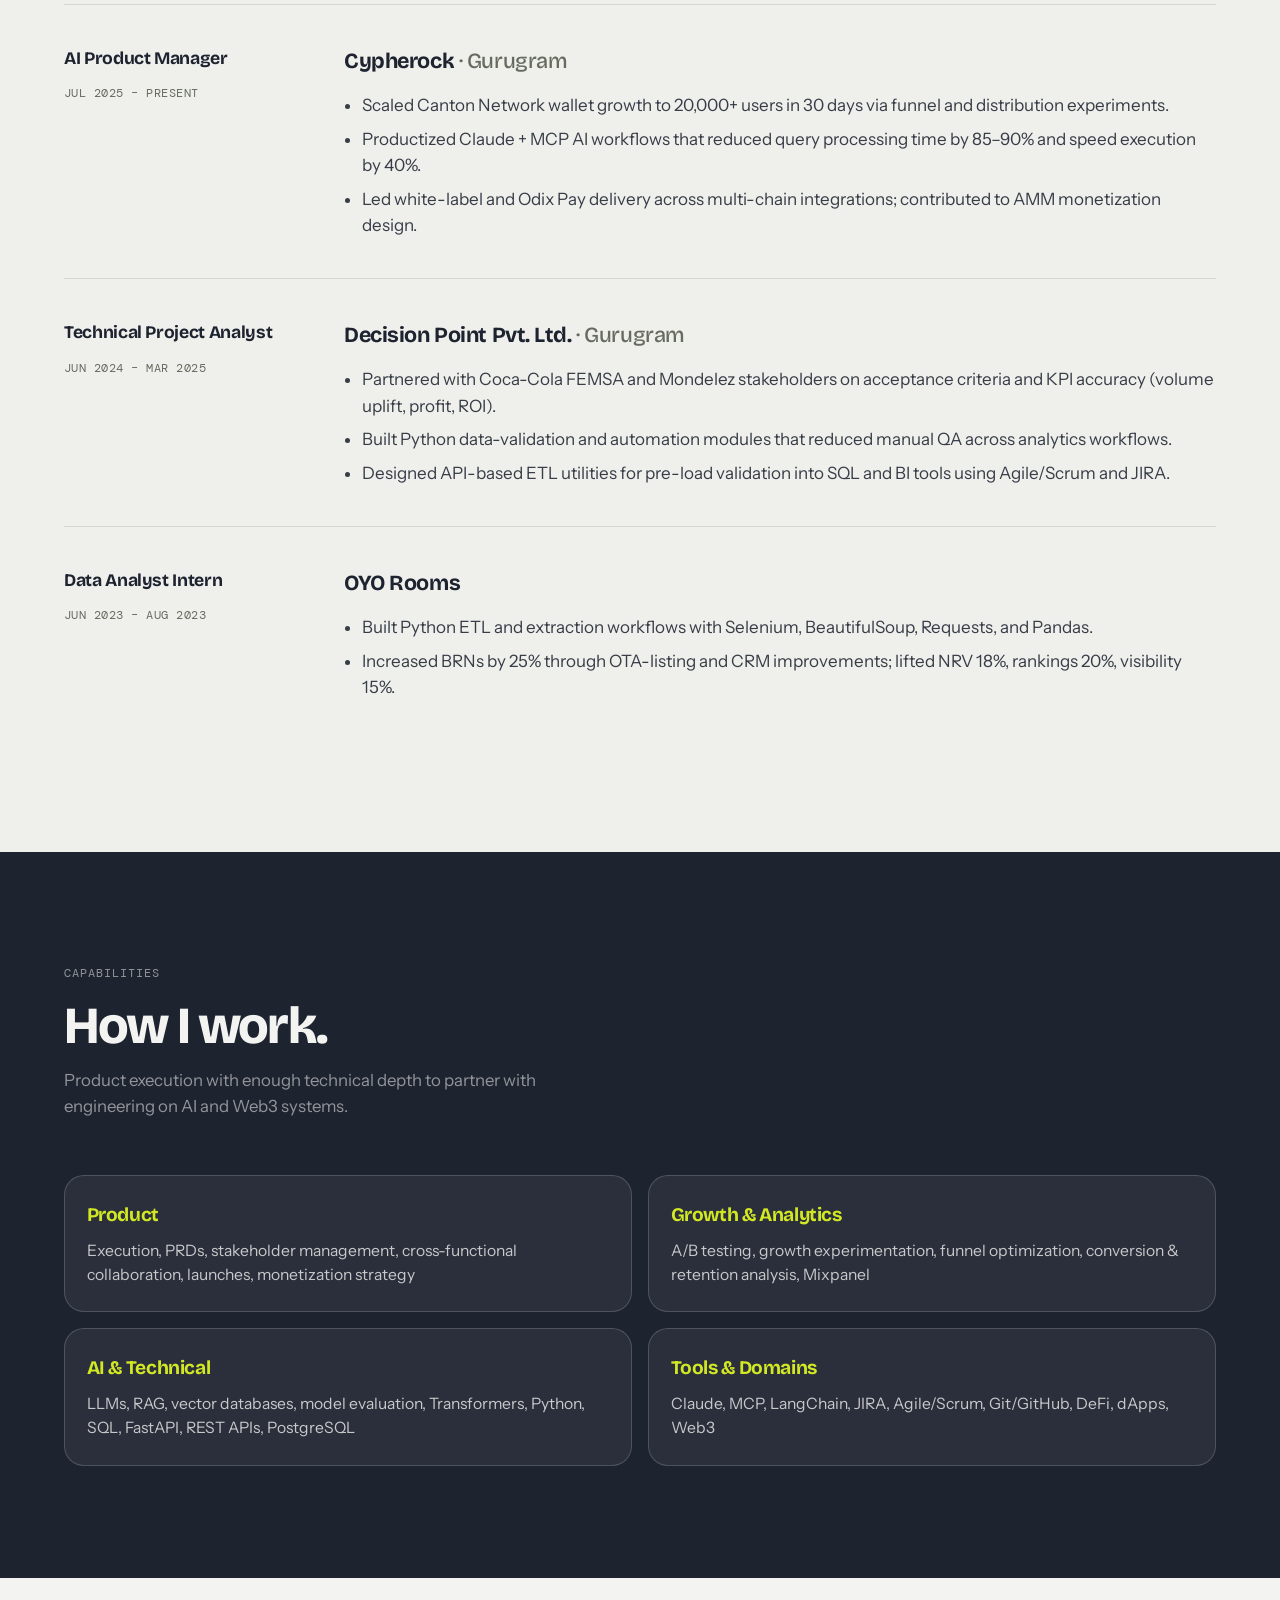
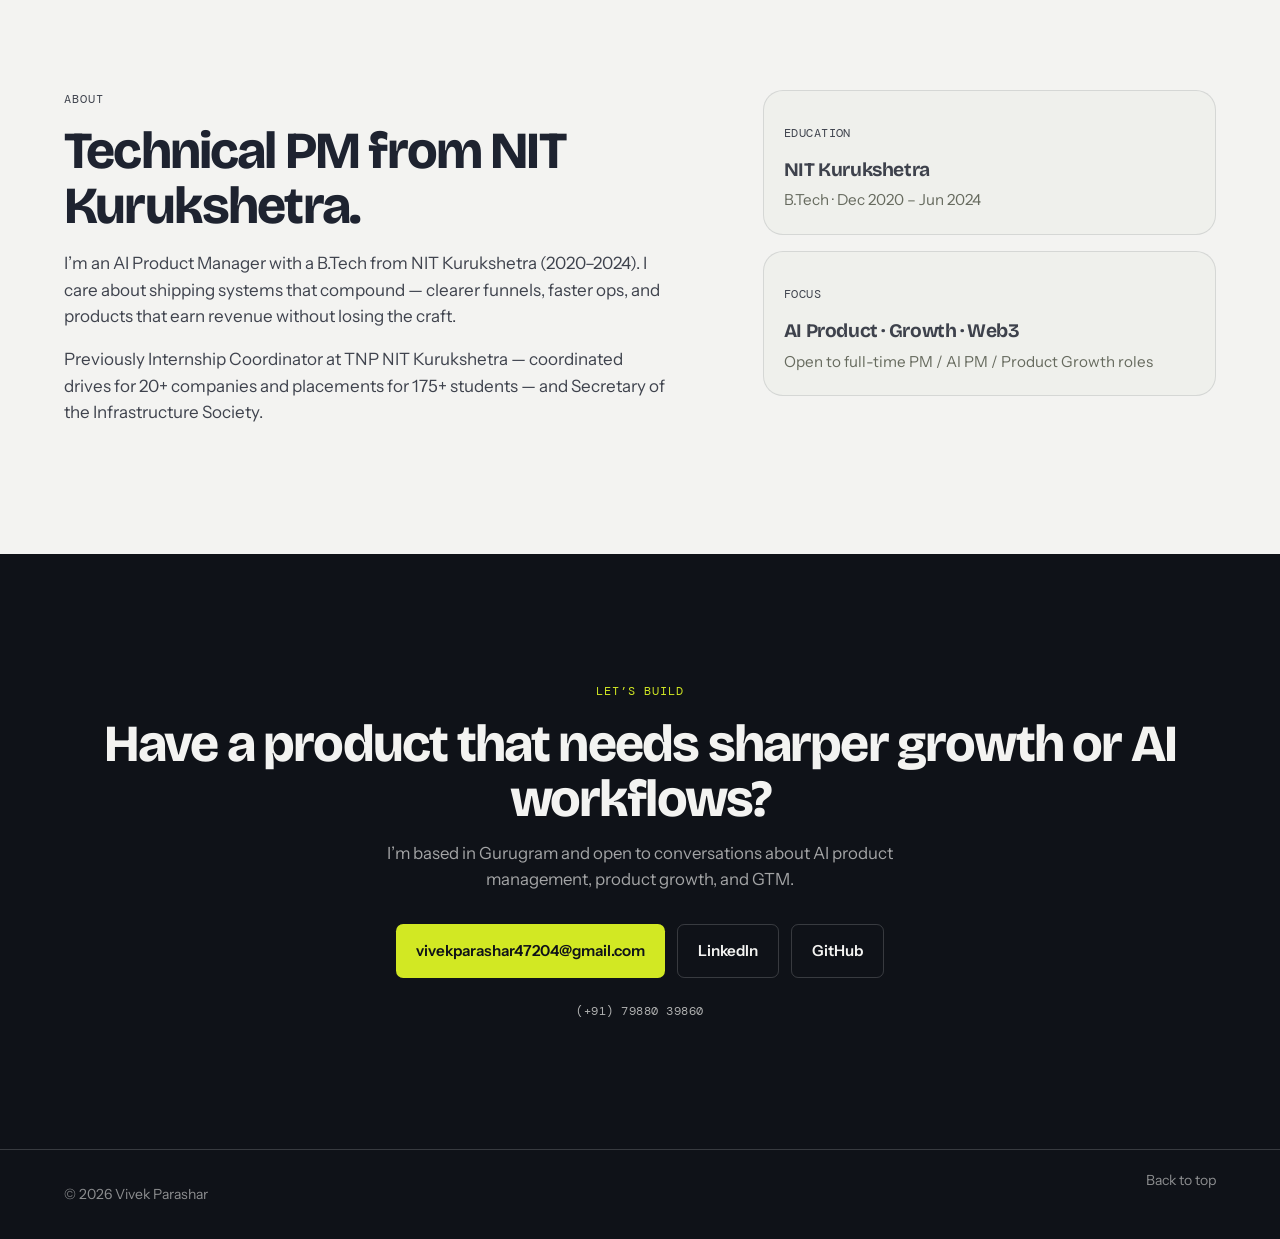
==== commit 0487daa7: "changes done" ====
--- a/index.html
+++ b/index.html
@@ -179,7 +179,7 @@
               <h3>Cypherock <span>· Gurugram</span></h3>
               <ul>
                 <li>Scaled Canton Network wallet growth to 20,000+ users in 30 days via funnel and distribution experiments.</li>
-                <li>Productized Claude + MCP AI workflows that reduced query processing time by 85–90% and sped execution by 40%.</li>
+                <li>Productized Claude + MCP AI workflows that reduced query processing time by 85–90% and speed execution by 40%.</li>
                 <li>Led white-label and Odix Pay delivery across multi-chain integrations; contributed to AMM monetization design.</li>
               </ul>
             </div>
